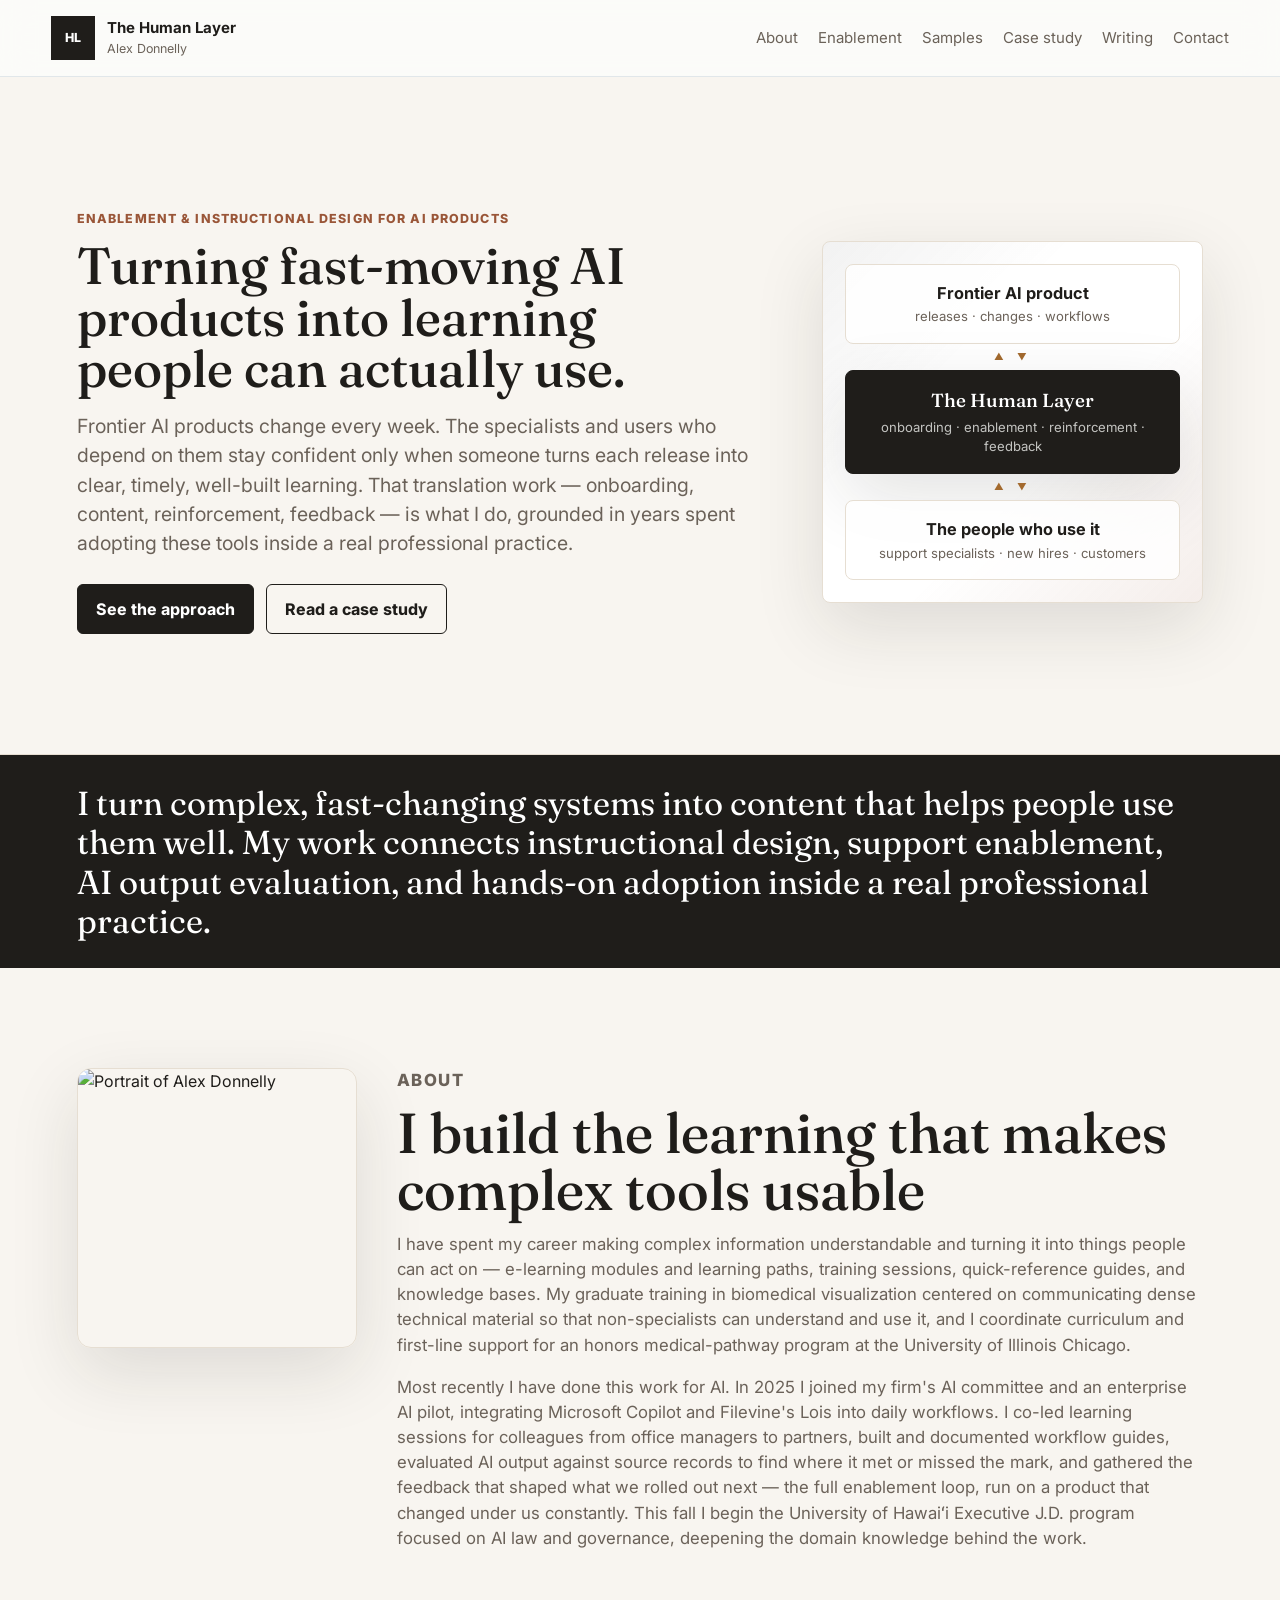
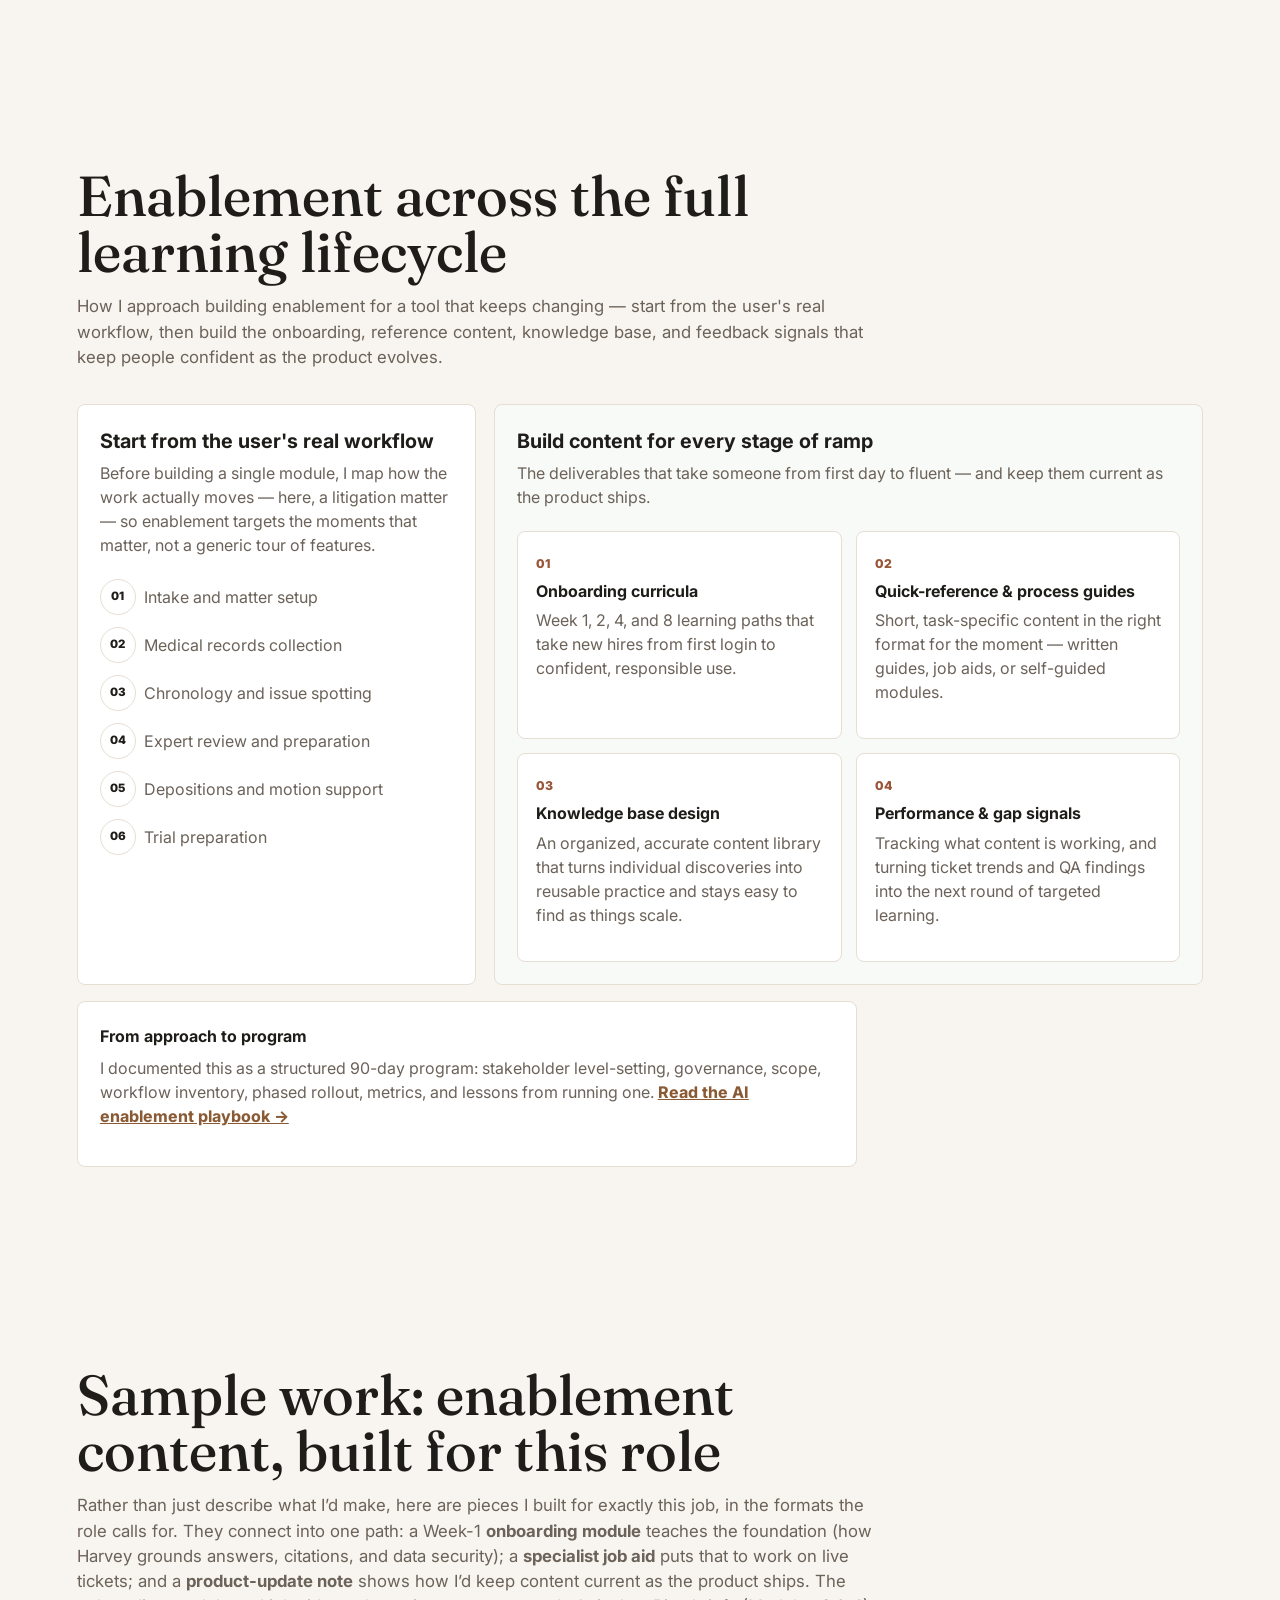
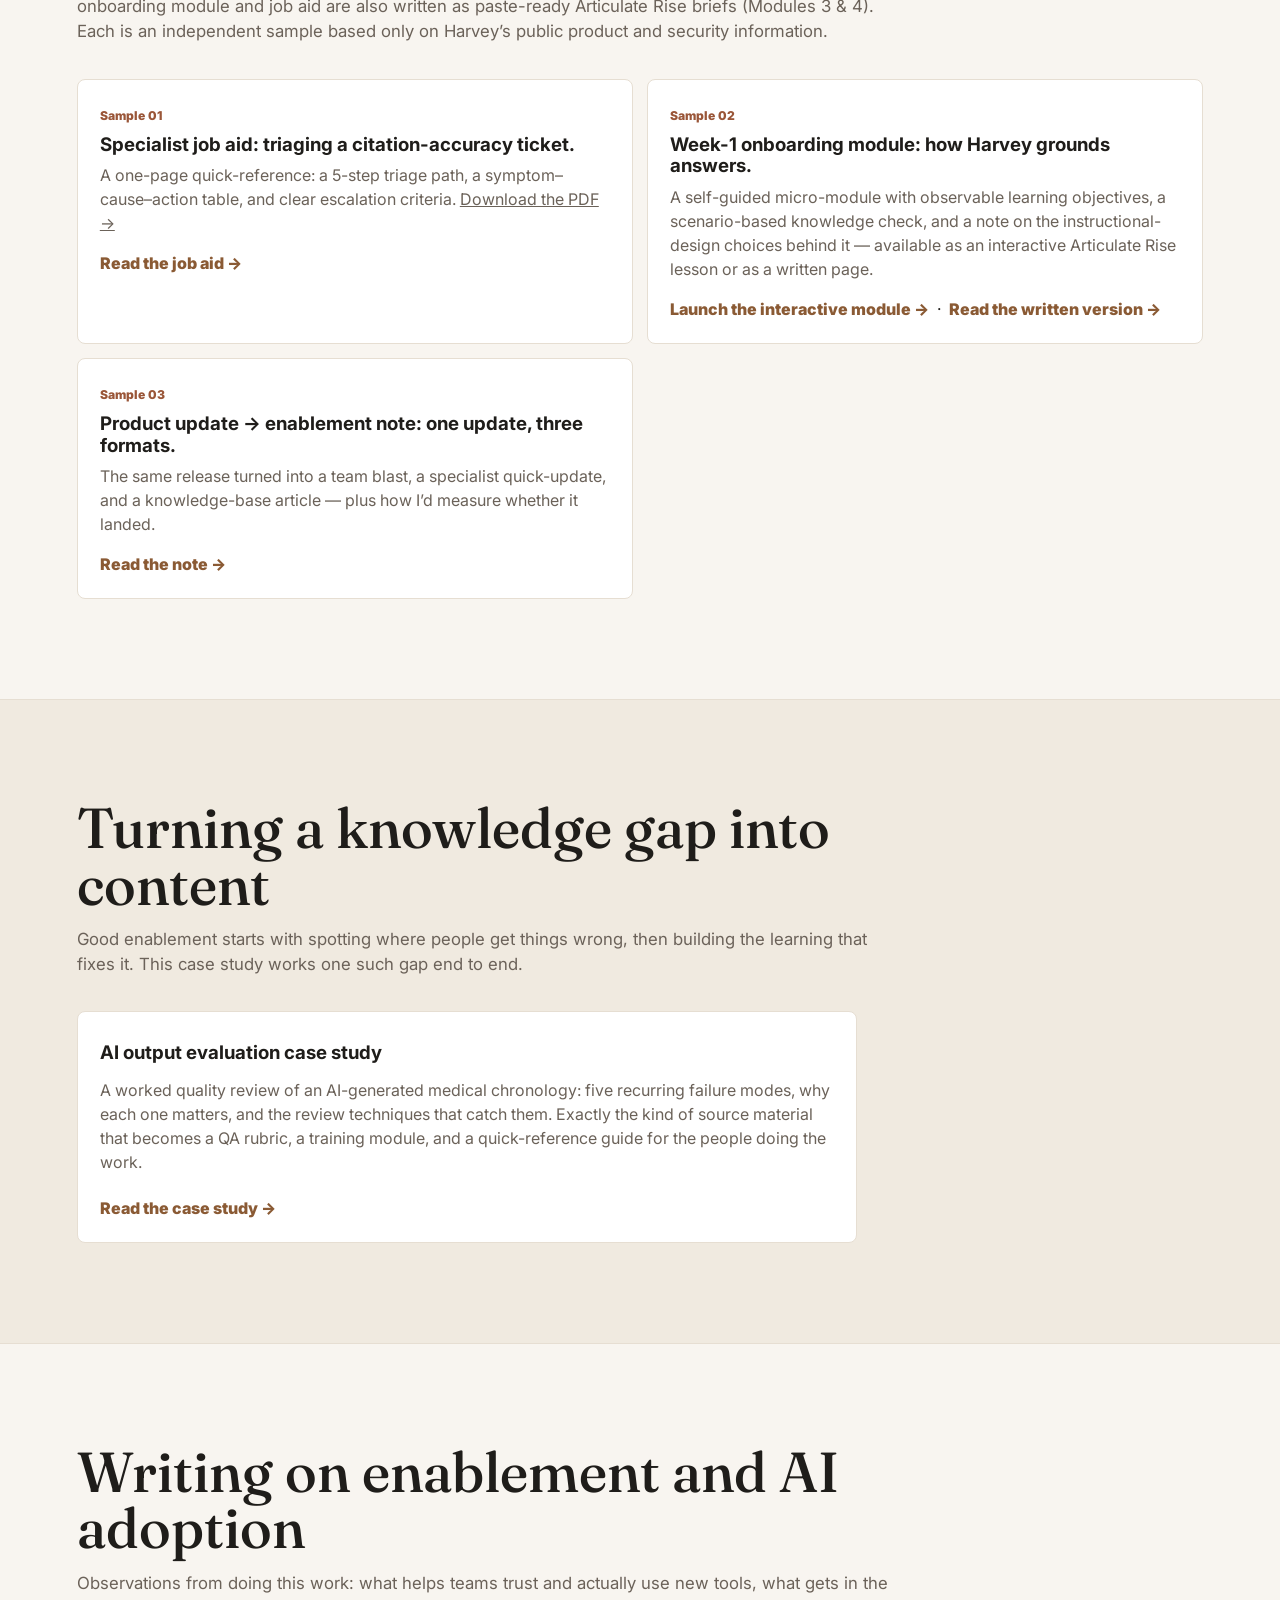
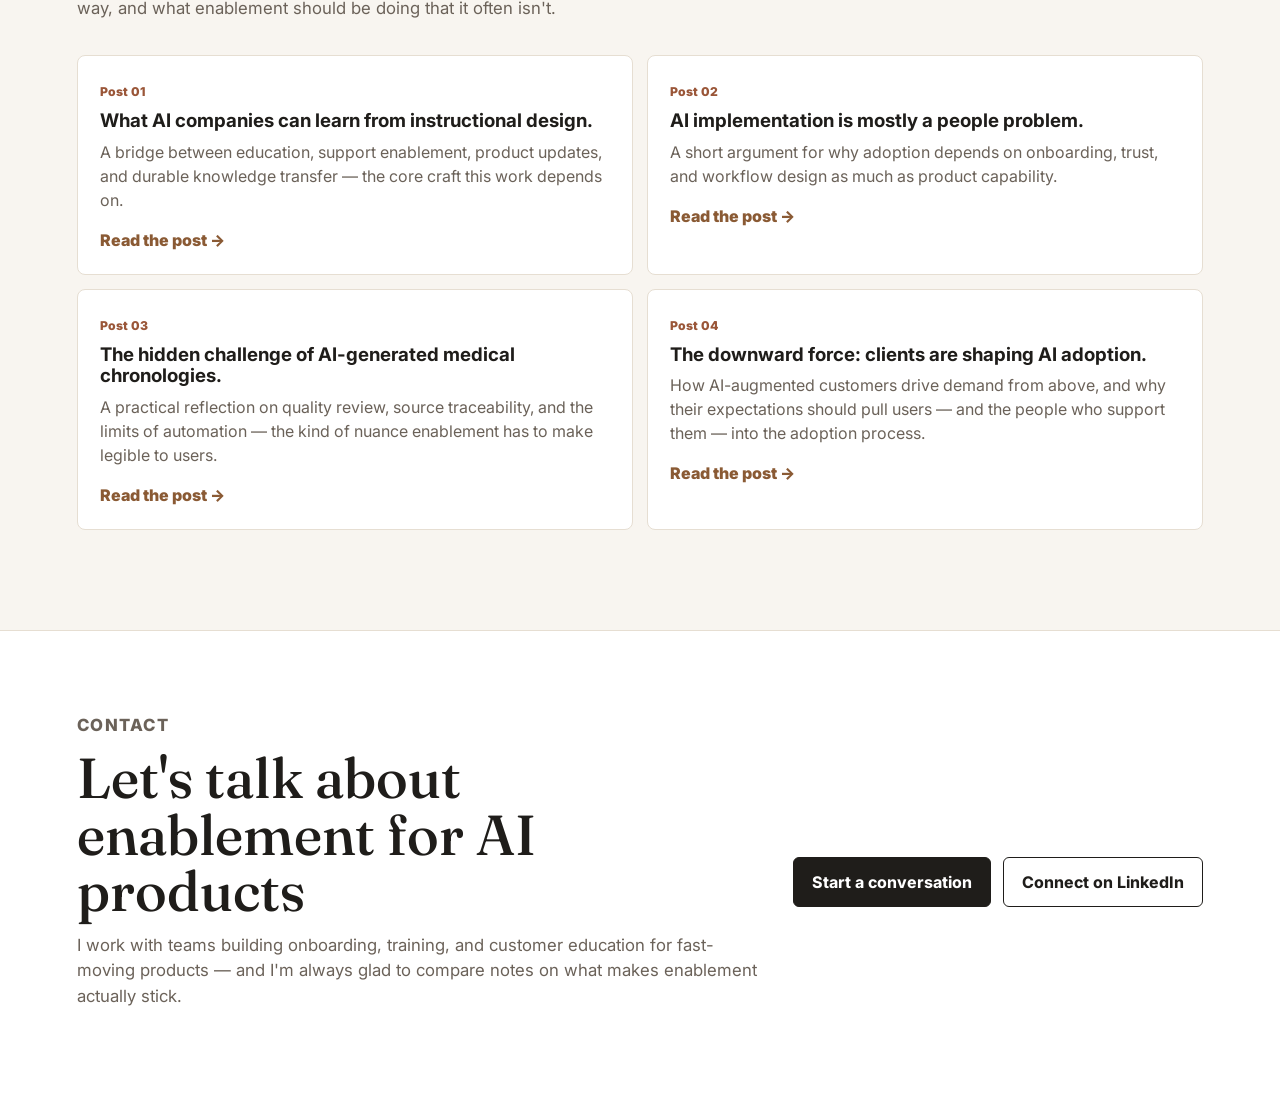
==== index.html @ 1ed0007a "Add files via upload" ====
<!doctype html>
<html lang="en">
  <head>
    <!-- Google tag (gtag.js) -->
    <script async src="https://www.googletagmanager.com/gtag/js?id=G-5SEJFHV82K"></script>
    <script>
      window.dataLayer = window.dataLayer || [];
      function gtag(){dataLayer.push(arguments);}
      gtag('js', new Date());
      gtag('config', 'G-5SEJFHV82K');
    </script>
    <meta charset="utf-8">
    <meta name="viewport" content="width=device-width, initial-scale=1">
    <title>The Human Layer | Alex Donnelly — Enablement &amp; Instructional Design</title>
    <meta
      name="description"
      content="Support enablement and instructional design for fast-moving AI products: onboarding, training content, knowledge bases, and AI output evaluation — grounded in real adoption work."
    >
    <link rel="icon" href="favicon.svg" type="image/svg+xml">
    <link rel="icon" href="favicon.png" sizes="48x48">
    <link rel="apple-touch-icon" href="apple-touch-icon.png">
    <link rel="preconnect" href="https://fonts.googleapis.com">
    <link rel="preconnect" href="https://fonts.gstatic.com" crossorigin>
    <link href="https://fonts.googleapis.com/css2?family=Fraunces:opsz,wght@9..144,400;9..144,500;9..144,600&family=Inter:wght@400;500;600;700;800&display=swap" rel="stylesheet">
    <link rel="stylesheet" href="styles.css">
  </head>
  <body>
    <header class="site-header">
      <a class="brand" href="#top" aria-label="The Human Layer home">
        <span class="brand-mark" aria-hidden="true">HL</span>
        <span>
          <strong>The Human Layer</strong>
          <small>Alex Donnelly</small>
        </span>
      </a>

      <nav class="nav" aria-label="Primary navigation">
        <a href="#about">About</a>
        <a href="#blueprint">Enablement</a>
        <a href="#samples">Samples</a>
        <a href="#workflows">Case study</a>
        <a href="#takeaways">Writing</a>
        <a href="#contact">Contact</a>
      </nav>
    </header>

    <main id="top">
      <section class="hero">
        <div class="hero-copy">
          <p class="eyebrow">Enablement &amp; instructional design for AI products</p>
          <h1>Turning fast-moving AI products into learning people can actually use.</h1>
          <p class="lede">
            Frontier AI products change every week. The specialists and users who depend on them stay
            confident only when someone turns each release into clear, timely, well-built learning. That
            translation work — onboarding, content, reinforcement, feedback — is what I do, grounded in
            years spent adopting these tools inside a real professional practice.
          </p>
          <div class="hero-actions" aria-label="Primary actions">
            <a class="button primary" href="#blueprint">See the approach</a>
            <a class="button secondary" href="#workflows">Read a case study</a>
          </div>
        </div>

        <aside class="systems-panel" aria-label="Diagram: AI products reach the people who use them through the human layer">
          <div class="stack">
            <div class="stack-layer">
              <strong>Frontier AI product</strong>
              <span>releases &middot; changes &middot; workflows</span>
            </div>
            <div class="stack-flow" aria-hidden="true">&#9650;&ensp;&#9660;</div>
            <div class="stack-layer human-layer">
              <strong>The Human Layer</strong>
              <span>onboarding &middot; enablement &middot; reinforcement &middot; feedback</span>
            </div>
            <div class="stack-flow" aria-hidden="true">&#9650;&ensp;&#9660;</div>
            <div class="stack-layer">
              <strong>The people who use it</strong>
              <span>support specialists &middot; new hires &middot; customers</span>
            </div>
          </div>
        </aside>
      </section>

      <section class="thesis-band" aria-label="Positioning statement">
        <p>
          I turn complex, fast-changing systems into content that helps people use them well. My work
          connects instructional design, support enablement, AI output evaluation, and hands-on adoption
          inside a real professional practice.
        </p>
      </section>

      <section id="about" class="section">
        <div class="about-layout">
          <img
            class="about-photo"
            src="headshot.jpg"
            alt="Portrait of Alex Donnelly"
            width="280"
            height="280"
            loading="lazy"
          >
          <div class="section-heading about-copy">
          <p class="eyebrow">About</p>
          <h2>I build the learning that makes complex tools usable</h2>
          <p>
            I have spent my career making complex information understandable and turning it into things
            people can act on — e-learning modules and learning paths, training sessions, quick-reference
            guides, and knowledge bases. My graduate training in biomedical visualization centered on
            communicating dense technical material so that non-specialists can understand and use it,
            and I coordinate curriculum and first-line support for an honors medical-pathway program at
            the University of Illinois Chicago.
          </p>
          <p>
            Most recently I have done this work for AI. In 2025 I joined my firm's AI committee and an
            enterprise AI pilot, integrating Microsoft Copilot and Filevine's Lois into daily workflows.
            I co-led learning sessions for colleagues from office managers to partners, built and
            documented workflow guides, evaluated AI output against source records to find where it met
            or missed the mark, and gathered the feedback that shaped what we rolled out next — the full
            enablement loop, run on a product that changed under us constantly. This fall I begin the
            University of Hawai&#x2bb;i Executive J.D. program focused on AI law and governance, deepening
            the domain knowledge behind the work.
          </p>
          </div>
        </div>
      </section>

      <section id="blueprint" class="section">
        <div class="section-heading">
          <h2>Enablement across the full learning lifecycle</h2>
          <p>
            How I approach building enablement for a tool that keeps changing — start from the user's
            real workflow, then build the onboarding, reference content, knowledge base, and feedback
            signals that keep people confident as the product evolves.
          </p>
        </div>

        <div class="blueprint-layout">
          <div class="blueprint-stage">
            <div class="stage-header">
              <h3>Start from the user's real workflow</h3>
              <p>Before building a single module, I map how the work actually moves — here, a litigation
              matter — so enablement targets the moments that matter, not a generic tour of features.</p>
            </div>
            <ol class="timeline">
              <li>Intake and matter setup</li>
              <li>Medical records collection</li>
              <li>Chronology and issue spotting</li>
              <li>Expert review and preparation</li>
              <li>Depositions and motion support</li>
              <li>Trial preparation</li>
            </ol>
          </div>

          <div class="blueprint-stage emphasized">
            <div class="stage-header">
              <h3>Build content for every stage of ramp</h3>
              <p>The deliverables that take someone from first day to fluent — and keep them current as
              the product ships.</p>
            </div>
            <div class="enablement-cards">
              <article>
                <span>01</span>
                <h4>Onboarding curricula</h4>
                <p>Week 1, 2, 4, and 8 learning paths that take new hires from first login to confident,
                responsible use.</p>
              </article>
              <article>
                <span>02</span>
                <h4>Quick-reference &amp; process guides</h4>
                <p>Short, task-specific content in the right format for the moment — written guides, job
                aids, or self-guided modules.</p>
              </article>
              <article>
                <span>03</span>
                <h4>Knowledge base design</h4>
                <p>An organized, accurate content library that turns individual discoveries into reusable
                practice and stays easy to find as things scale.</p>
              </article>
              <article>
                <span>04</span>
                <h4>Performance &amp; gap signals</h4>
                <p>Tracking what content is working, and turning ticket trends and QA findings into the
                next round of targeted learning.</p>
              </article>
            </div>
          </div>
        </div>

        <div class="project-preview blueprint-cta">
          <strong>From approach to program</strong>
          <p>
            I documented this as a structured 90-day program: stakeholder level-setting, governance,
            scope, workflow inventory, phased rollout, metrics, and lessons from running one.
            <a href="playbook.html">Read the AI enablement playbook &rarr;</a>
          </p>
        </div>
      </section>

      <section id="samples" class="section">
        <div class="section-heading">
          <h2>Sample work: enablement content, built for this role</h2>
          <p>
            Rather than just describe what I&rsquo;d make, here are pieces I built for exactly this job, in
            the formats the role calls for. They connect into one path: a Week-1 <strong>onboarding
            module</strong> teaches the foundation (how Harvey grounds answers, citations, and data
            security); a <strong>specialist job aid</strong> puts that to work on live tickets; and a
            <strong>product-update note</strong> shows how I&rsquo;d keep content current as the product
            ships. The onboarding module and job aid are also written as paste-ready Articulate Rise
            briefs (Modules 3 &amp; 4). Each is an independent sample based only on Harvey&rsquo;s public
            product and security information.
          </p>
        </div>

        <div class="writing-list">
          <article>
            <span>Sample 01</span>
            <h3><a href="support-job-aid.html">Specialist job aid: triaging a citation-accuracy ticket.</a></h3>
            <p>
              A one-page quick-reference: a 5-step triage path, a symptom&ndash;cause&ndash;action table,
              and clear escalation criteria. <a href="Specialist_Job_Aid_Citation_Accuracy.pdf">Download the PDF &rarr;</a>
            </p>
            <a class="text-button" href="support-job-aid.html">Read the job aid →</a>
          </article>
          <article>
            <span>Sample 02</span>
            <h3><a href="rise-module.html">Week-1 onboarding module: how Harvey grounds answers.</a></h3>
            <p>
              A self-guided micro-module with observable learning objectives, a scenario-based knowledge
              check, and a note on the instructional-design choices behind it &mdash; available as an
              interactive Articulate Rise lesson or as a written page.
            </p>
            <a class="text-button" href="rise-module.html">Launch the interactive module →</a>
            &nbsp;&middot;&nbsp;
            <a class="text-button" href="onboarding-module.html">Read the written version →</a>
          </article>
          <article>
            <span>Sample 03</span>
            <h3><a href="product-update-note.html">Product update &rarr; enablement note: one update, three formats.</a></h3>
            <p>
              The same release turned into a team blast, a specialist quick-update, and a knowledge-base
              article &mdash; plus how I&rsquo;d measure whether it landed.
            </p>
            <a class="text-button" href="product-update-note.html">Read the note →</a>
          </article>
        </div>
      </section>

      <section id="workflows" class="section muted">
        <div class="section-heading">
          <h2>Turning a knowledge gap into content</h2>
          <p>
            Good enablement starts with spotting where people get things wrong, then building the
            learning that fixes it. This case study works one such gap end to end.
          </p>
        </div>

        <div class="project-grid single">
          <article class="project-card">
            <h3>AI output evaluation case study</h3>
            <p>
              A worked quality review of an AI-generated medical chronology: five recurring failure
              modes, why each one matters, and the review techniques that catch them. Exactly the kind
              of source material that becomes a QA rubric, a training module, and a quick-reference
              guide for the people doing the work.
            </p>
            <a class="text-button" href="evaluation.html">Read the case study →</a>
          </article>
        </div>
      </section>

      <section id="takeaways" class="section">
        <div class="section-heading">
          <h2>Writing on enablement and AI adoption</h2>
          <p>
            Observations from doing this work: what helps teams trust and actually use new tools, what
            gets in the way, and what enablement should be doing that it often isn't.
          </p>
        </div>

        <div class="writing-list">
          <article>
            <span>Post 01</span>
            <h3><a href="instructional-design.html">What AI companies can learn from instructional design.</a></h3>
            <p>
              A bridge between education, support enablement, product updates, and durable knowledge
              transfer — the core craft this work depends on.
            </p>
            <a class="text-button" href="instructional-design.html">Read the post →</a>
          </article>
          <article>
            <span>Post 02</span>
            <h3><a href="people-problem.html">AI implementation is mostly a people problem.</a></h3>
            <p>
              A short argument for why adoption depends on onboarding, trust, and workflow design as much
              as product capability.
            </p>
            <a class="text-button" href="people-problem.html">Read the post →</a>
          </article>
          <article>
            <span>Post 03</span>
            <h3><a href="chronology-challenge.html">The hidden challenge of AI-generated medical chronologies.</a></h3>
            <p>
              A practical reflection on quality review, source traceability, and the limits of automation
              — the kind of nuance enablement has to make legible to users.
            </p>
            <a class="text-button" href="chronology-challenge.html">Read the post →</a>
          </article>
          <article>
            <span>Post 04</span>
            <h3><a href="downward-force.html">The downward force: clients are shaping AI adoption.</a></h3>
            <p>
              How AI-augmented customers drive demand from above, and why their expectations should pull
              users — and the people who support them — into the adoption process.
            </p>
            <a class="text-button" href="downward-force.html">Read the post →</a>
          </article>
        </div>
      </section>

      <section id="contact" class="contact-section">
        <div>
          <p class="eyebrow">Contact</p>
          <h2>Let's talk about enablement for AI products</h2>
          <p>
            I work with teams building onboarding, training, and customer education for fast-moving
            products — and I'm always glad to compare notes on what makes enablement actually stick.
          </p>
        </div>
        <div class="hero-actions">
          <a class="button primary" href="mailto:a.james.donnelly@gmail.com">Start a conversation</a>
          <a class="button secondary" href="https://www.linkedin.com/in/alexjdonnelly">Connect on LinkedIn</a>
        </div>
      </section>
    </main>

  </body>
</html>
---- styles.css ----
:root {
  color-scheme: light;
  --ink: #1f1d1a;
  --muted: #6b6259;
  --line: #e6ded2;
  --paper: #f8f5f0;
  --soft: #f0eae0;
  --blue: #8a5a34;
  --green: #5f6b4f;
  --gold: #a36a2e;
  --rust: #9a5638;
  --white: #ffffff;
  --shadow: 0 24px 70px rgba(31, 29, 26, 0.12);
}

* {
  box-sizing: border-box;
}

html {
  scroll-behavior: smooth;
}

body {
  margin: 0;
  background: var(--paper);
  color: var(--ink);
  font-family:
    Inter, ui-sans-serif, system-ui, -apple-system, BlinkMacSystemFont, "Segoe UI", sans-serif;
  line-height: 1.5;
}

a {
  color: inherit;
}

.site-header {
  position: sticky;
  top: 0;
  z-index: 10;
  display: flex;
  align-items: center;
  justify-content: space-between;
  gap: 24px;
  padding: 16px clamp(18px, 4vw, 56px);
  border-bottom: 1px solid rgba(217, 225, 229, 0.75);
  background: rgba(251, 252, 250, 0.91);
  backdrop-filter: blur(16px);
}

.brand {
  display: inline-flex;
  align-items: center;
  gap: 12px;
  min-width: 230px;
  text-decoration: none;
}

.brand-mark {
  display: grid;
  width: 44px;
  height: 44px;
  place-items: center;
  border: 1px solid var(--ink);
  background: var(--ink);
  color: var(--white);
  font-size: 0.78rem;
  font-weight: 800;
}

.brand strong,
.brand small {
  display: block;
}

.brand strong {
  font-size: 0.94rem;
}

.brand small {
  color: var(--muted);
  font-size: 0.78rem;
}

.nav {
  display: flex;
  flex-wrap: wrap;
  justify-content: flex-end;
  gap: 8px 20px;
  color: var(--muted);
  font-size: 0.94rem;
}

.nav a {
  text-decoration: none;
}

.nav a:hover {
  color: var(--ink);
}

.hero {
  display: grid;
  grid-template-columns: minmax(0, 1.25fr) minmax(300px, 0.7fr);
  gap: clamp(28px, 5vw, 64px);
  align-items: center;
  min-height: calc(84svh - 78px);
  padding: clamp(30px, 4vw, 52px) clamp(18px, 6vw, 80px) clamp(22px, 3vw, 38px);
  border-bottom: 1px solid var(--line);
}

.eyebrow {
  margin: 0 0 12px;
  color: var(--rust);
  font-size: 0.78rem;
  font-weight: 800;
  letter-spacing: 0.09em;
  text-transform: uppercase;
}

h1,
h2,
h3,
h4,
p {
  margin-top: 0;
}

h1 {
  max-width: 910px;
  margin-bottom: 18px;
  font-family: "Fraunces", Georgia, "Times New Roman", serif;
  font-size: clamp(2.7rem, 4vw, 4.35rem);
  font-weight: 500;
  letter-spacing: 0;
  line-height: 1;
}

.lede {
  max-width: 760px;
  color: var(--muted);
  font-size: clamp(1.04rem, 1.55vw, 1.22rem);
}

.hero-actions {
  display: flex;
  flex-wrap: wrap;
  gap: 12px;
  margin-top: 26px;
}

.button {
  display: inline-flex;
  align-items: center;
  justify-content: center;
  min-height: 44px;
  padding: 12px 18px;
  border: 1px solid var(--ink);
  border-radius: 6px;
  font-weight: 750;
  text-decoration: none;
}

.button.primary {
  background: var(--ink);
  color: var(--white);
}

.button.secondary {
  background: transparent;
}

.systems-panel {
  border: 1px solid var(--line);
  border-radius: 8px;
  background:
    linear-gradient(135deg, rgba(31, 29, 26, 0.06), transparent 34%),
    linear-gradient(315deg, rgba(154, 86, 56, 0.10), transparent 40%),
    var(--white);
  box-shadow: var(--shadow);
  overflow: hidden;
}

.panel-head,
.legend {
  display: flex;
  align-items: center;
  justify-content: space-between;
  gap: 16px;
  padding: 16px;
  color: var(--muted);
  font-size: 0.84rem;
}

.panel-head {
  border-bottom: 1px solid var(--line);
}

.status-dot {
  color: var(--green);
  font-weight: 800;
}

.workflow-grid {
  display: grid;
  grid-template-columns: repeat(2, minmax(0, 1fr));
  gap: 12px;
  padding: 18px;
}

.workflow-node {
  position: relative;
  display: grid;
  min-height: 76px;
  place-items: center;
  border: 1px solid var(--line);
  border-radius: 8px;
  background: rgba(255, 255, 255, 0.82);
  font-weight: 800;
}

.workflow-node::after {
  content: "";
  position: absolute;
  right: -7px;
  bottom: -7px;
  width: 18px;
  height: 18px;
  border-radius: 50%;
  background: var(--blue);
}

.workflow-node.human::after {
  background: var(--gold);
}

.legend {
  border-top: 1px solid var(--line);
}

.legend span {
  display: inline-flex;
  align-items: center;
  gap: 8px;
}

.legend i {
  width: 10px;
  height: 10px;
  border-radius: 50%;
}

.human-key {
  background: var(--gold);
}

.ai-key {
  background: var(--blue);
}

.thesis-band {
  padding: 28px clamp(18px, 6vw, 80px);
  background: var(--ink);
  color: var(--white);
}

.thesis-band p {
  max-width: 1180px;
  margin: 0 auto;
  font-family: "Fraunces", Georgia, "Times New Roman", serif;
  font-size: clamp(1.35rem, 2.6vw, 2.35rem);
  line-height: 1.18;
}

.section {
  padding: clamp(58px, 8vw, 100px) clamp(18px, 6vw, 80px);
}

.section.muted {
  background: var(--soft);
  border-block: 1px solid var(--line);
}

.section-heading {
  max-width: 820px;
  margin-bottom: 34px;
}

.section-heading h2,
.contact-section h2 {
  margin-bottom: 14px;
  font-family: "Fraunces", Georgia, "Times New Roman", serif;
  font-size: clamp(2rem, 4.4vw, 4.2rem);
  font-weight: 500;
  line-height: 1;
}

.section-heading p,
.contact-section p {
  color: var(--muted);
  font-size: 1.05rem;
}

.blueprint-layout {
  display: grid;
  grid-template-columns: minmax(280px, 0.72fr) minmax(0, 1.28fr);
  gap: 18px;
}

.blueprint-stage,
.project-card,
.project-preview,
.writing-list article {
  border: 1px solid var(--line);
  border-radius: 8px;
  background: var(--white);
}

.blueprint-stage {
  padding: 22px;
}

.blueprint-stage.emphasized {
  background: #f8faf7;
}

.stage-header {
  margin-bottom: 22px;
}

.stage-header h3 {
  margin-bottom: 4px;
  font-size: 1.24rem;
}

.stage-header p {
  color: var(--muted);
}

.timeline {
  display: grid;
  gap: 12px;
  margin: 0;
  padding: 0;
  list-style: none;
  counter-reset: workflow;
}

.timeline li {
  counter-increment: workflow;
  display: grid;
  grid-template-columns: 34px 1fr;
  gap: 10px;
  align-items: center;
  color: var(--muted);
}

.timeline li::before {
  content: counter(workflow, decimal-leading-zero);
  display: grid;
  width: 34px;
  height: 34px;
  place-items: center;
  border: 1px solid var(--line);
  border-radius: 50%;
  color: var(--ink);
  font-size: 0.72rem;
  font-weight: 850;
}

.enablement-cards,
.project-grid,
.writing-list {
  display: grid;
  grid-template-columns: repeat(2, minmax(0, 1fr));
  gap: 14px;
}

.enablement-cards article {
  min-height: 170px;
  padding: 18px;
  border: 1px solid var(--line);
  border-radius: 8px;
  background: var(--white);
}

.enablement-cards span,
.writing-list span {
  color: var(--rust);
  font-size: 0.76rem;
  font-weight: 850;
}

.enablement-cards h4,
.writing-list h3,
.project-card h3 {
  margin: 8px 0 8px;
  line-height: 1.16;
}

.enablement-cards p,
.writing-list p,
.project-card p,
.project-preview p {
  color: var(--muted);
}

.project-grid {
  grid-template-columns: repeat(3, minmax(0, 1fr));
}

.project-card {
  display: flex;
  min-height: 250px;
  flex-direction: column;
  padding: 22px;
}

.text-button {
  align-self: flex-start;
  margin-top: auto;
  padding: 0;
  border: 0;
  background: none;
  color: var(--blue);
  cursor: pointer;
  font: inherit;
  font-weight: 850;
}

.text-button:hover {
  text-decoration: underline;
}

.project-preview {
  margin-top: 16px;
  padding: 22px;
}

.project-preview strong {
  display: block;
  margin-bottom: 8px;
}

.writing-list article {
  padding: 22px;
}

.writing-list {
  grid-template-columns: repeat(2, minmax(0, 1fr));
}

.contact-section {
  display: grid;
  grid-template-columns: minmax(0, 1fr) auto;
  gap: 24px;
  align-items: center;
  padding: clamp(48px, 7vw, 82px) clamp(18px, 6vw, 80px);
  background: var(--white);
  border-top: 1px solid var(--line);
}

.contact-section > div {
  max-width: 850px;
}

@media (max-width: 920px) {
  .site-header,
  .contact-section {
    align-items: flex-start;
    flex-direction: column;
  }

  .hero,
  .blueprint-layout,
  .project-grid,
  .writing-list {
    grid-template-columns: 1fr;
  }

  .hero {
    min-height: auto;
  }

  .contact-section {
    display: flex;
  }
}

@media (max-width: 620px) {
  .site-header {
    position: static;
  }

  .brand {
    min-width: 0;
  }

  .nav {
    justify-content: flex-start;
  }

  .enablement-cards {
    grid-template-columns: 1fr;
  }

  .systems-panel {
    display: none;
  }

  .hero {
    padding-top: 32px;
    padding-bottom: 28px;
  }

  h1 {
    font-size: clamp(2.35rem, 11vw, 3rem);
    line-height: 1.03;
  }

  .panel-head,
  .legend {
    align-items: flex-start;
    flex-direction: column;
  }
}

.about-layout {
  display: grid;
  grid-template-columns: 280px 1fr;
  gap: 2.5rem;
  align-items: start;
}

.about-photo {
  width: 100%;
  height: auto;
  border-radius: 14px;
  box-shadow: var(--shadow);
  border: 1px solid var(--line);
}

.about-copy {
  margin: 0;
}

@media (max-width: 920px) {
  .about-layout {
    grid-template-columns: 1fr;
  }

  .about-photo {
    max-width: 240px;
  }
}

/* ===== Evaluation case study ===== */
.records-list,
.findings-list {
  display: grid;
  gap: 14px;
  max-width: 880px;
}

.record {
  padding: 16px 20px;
  border: 1px solid var(--line);
  border-radius: 8px;
  background: var(--white);
}

.record header {
  display: flex;
  align-items: baseline;
  gap: 10px;
  margin-bottom: 6px;
  color: var(--muted);
  font-size: 0.85rem;
  font-weight: 700;
}

.record-id {
  display: inline-grid;
  min-width: 34px;
  padding: 2px 6px;
  place-items: center;
  border-radius: 6px;
  background: var(--ink);
  color: var(--white);
  font-size: 0.74rem;
  font-weight: 850;
}

.record p {
  margin: 0;
  font-family: "Fraunces", Georgia, "Times New Roman", serif;
  font-size: 0.98rem;
}

.ai-chronology {
  display: grid;
  gap: 12px;
  max-width: 880px;
  margin: 0;
  padding: 0;
  list-style: none;
}

.ai-chronology li {
  position: relative;
  padding: 14px 18px;
  border: 1px solid var(--rust);
  border-left-width: 5px;
  border-radius: 8px;
  background: #fdf6f3;
}

.ai-chronology li.ok {
  border-color: var(--line);
  border-left-color: var(--green);
  background: var(--white);
}

.chrono-date {
  color: var(--muted);
  font-size: 0.8rem;
  font-weight: 850;
  letter-spacing: 0.04em;
  text-transform: uppercase;
}

.ai-chronology .flag {
  position: absolute;
  top: 12px;
  right: 14px;
  color: var(--rust);
  font-size: 0.8rem;
  font-weight: 850;
}

.ai-chronology p {
  margin: 6px 0 0;
}

.finding {
  padding: 20px 22px;
  border: 1px solid var(--line);
  border-radius: 8px;
  background: var(--white);
}

.finding h3 {
  display: flex;
  align-items: center;
  gap: 10px;
  margin-bottom: 10px;
}

.finding h3 span {
  display: inline-grid;
  min-width: 36px;
  padding: 3px 8px;
  place-items: center;
  border-radius: 6px;
  background: var(--rust);
  color: var(--white);
  font-size: 0.78rem;
  font-weight: 850;
}

.finding .vs {
  padding: 10px 14px;
  border-left: 3px solid var(--line);
  background: var(--soft);
  border-radius: 0 6px 6px 0;
  font-size: 0.95rem;
}

.finding .catch {
  margin-bottom: 0;
  color: var(--blue);
}

.rubric {
  width: 100%;
  max-width: 880px;
  border-collapse: collapse;
  background: var(--white);
}

.rubric th,
.rubric td {
  padding: 12px 14px;
  border: 1px solid var(--line);
  text-align: left;
}

.rubric th {
  background: var(--soft);
  font-size: 0.85rem;
  letter-spacing: 0.04em;
  text-transform: uppercase;
}

.rubric td:last-child {
  font-weight: 850;
  white-space: nowrap;
}

a.text-button {
  text-decoration: none;
}

a.text-button:hover {
  text-decoration: underline;
}

.post-body {
  max-width: 740px;
}

.post-body p {
  margin-bottom: 1.2em;
  font-size: 1.05rem;
  line-height: 1.65;
}

.writing-list h3 a {
  text-decoration: none;
}

.writing-list h3 a:hover {
  text-decoration: underline;
}

/* Hero stack diagram: The Human Layer */
.stack {
  display: grid;
  gap: 6px;
  padding: 22px;
}

.stack-layer {
  display: grid;
  gap: 2px;
  padding: 16px 18px;
  border: 1px solid var(--line);
  border-radius: 8px;
  background: rgba(255, 255, 255, 0.85);
  text-align: center;
}

.stack-layer strong {
  font-size: 1.02rem;
}

.stack-layer span {
  color: var(--muted);
  font-size: 0.82rem;
}

.stack-layer.human-layer {
  border-color: var(--ink);
  background: var(--ink);
  box-shadow: var(--shadow);
}

.stack-layer.human-layer strong {
  color: var(--white);
  font-family: "Fraunces", Georgia, "Times New Roman", serif;
  font-size: 1.18rem;
  font-weight: 500;
}

.stack-layer.human-layer span {
  color: rgba(251, 252, 250, 0.75);
}

.stack-flow {
  color: var(--gold);
  font-size: 0.6rem;
  letter-spacing: 0.4em;
  text-align: center;
}

.project-grid.single {
  grid-template-columns: 1fr;
  max-width: 780px;
}

.project-grid.single .project-card {
  min-height: 0;
  gap: 6px;
}

.blueprint-cta {
  max-width: 780px;
}

.blueprint-cta a {
  color: var(--blue);
  font-weight: 750;
}

/* Workflow inventory table: balance column widths */
.rubric.inventory {
  table-layout: fixed;
}

.rubric.inventory th:nth-child(1) { width: 16%; }
.rubric.inventory th:nth-child(2) { width: 32%; }
.rubric.inventory th:nth-child(3) { width: 27%; }
.rubric.inventory th:nth-child(4) { width: 25%; }

.rubric.inventory td:last-child {
  font-weight: 400;
  white-space: normal;
}
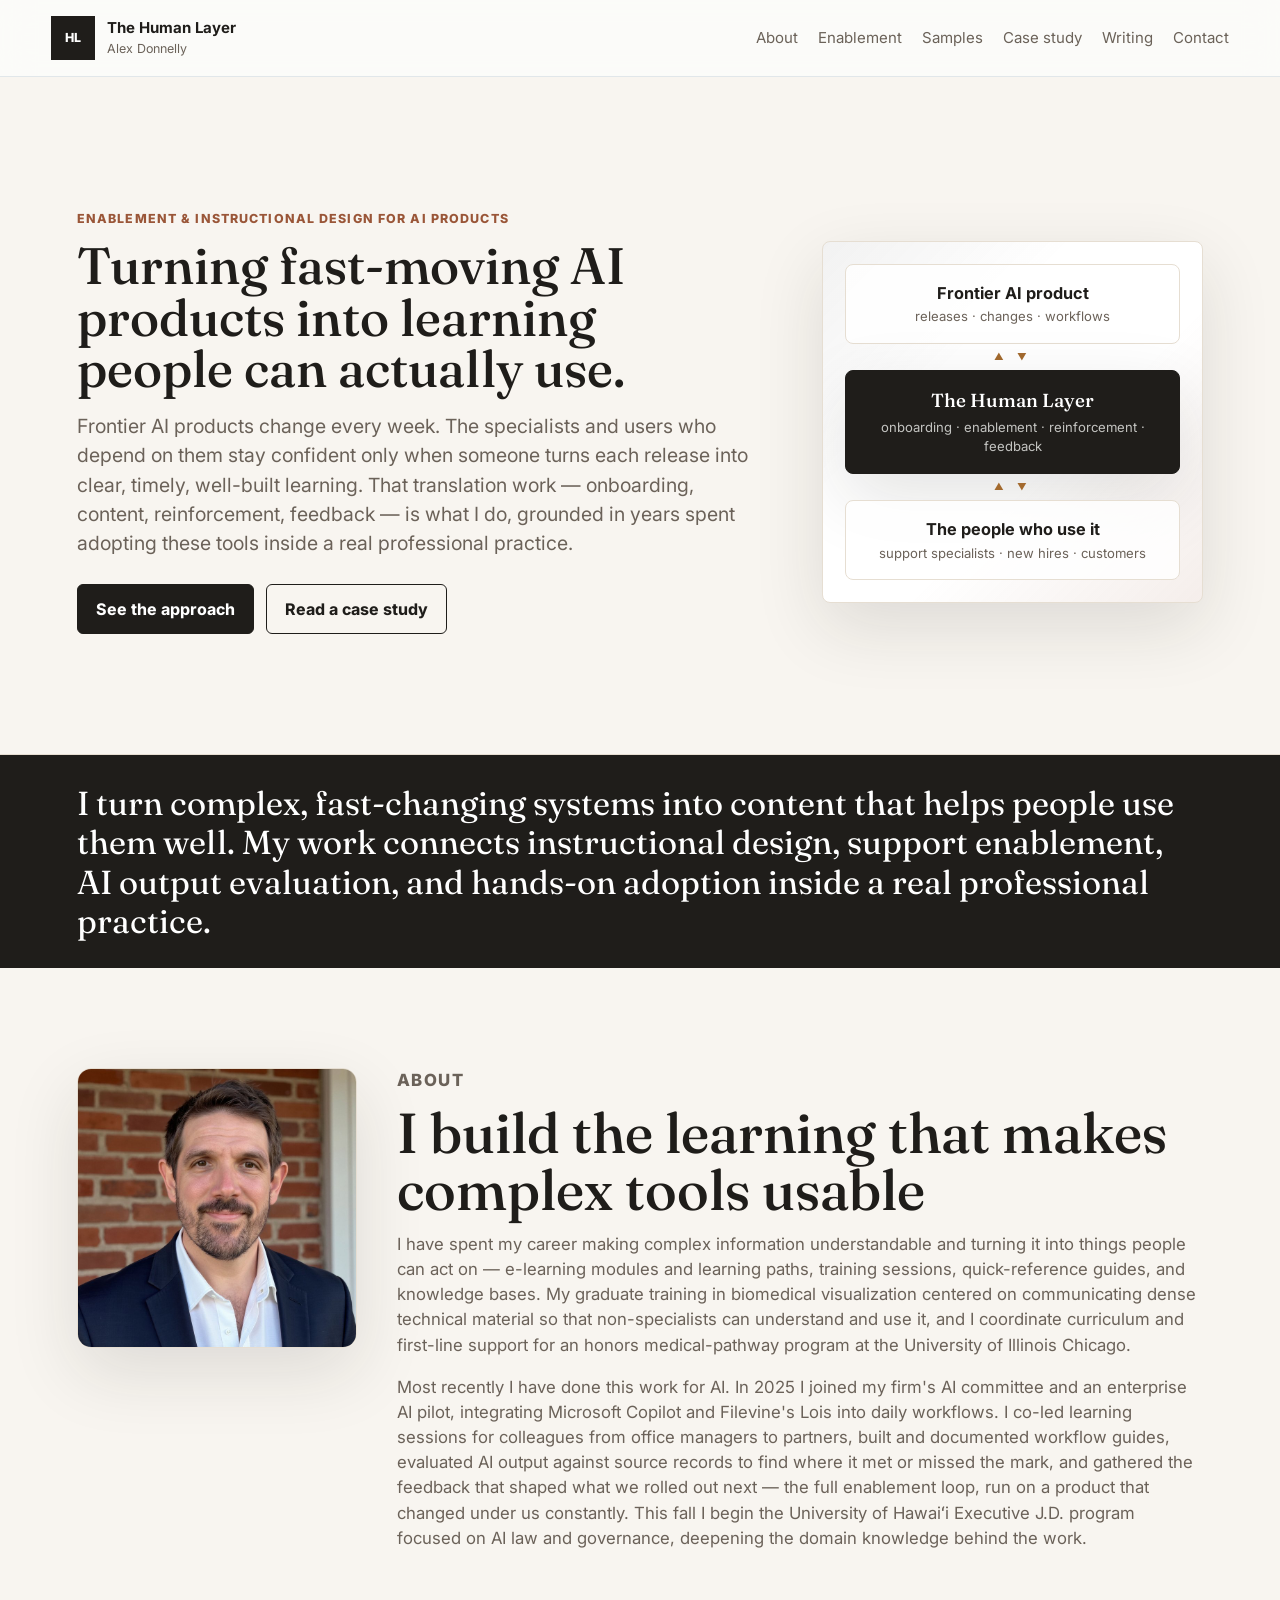
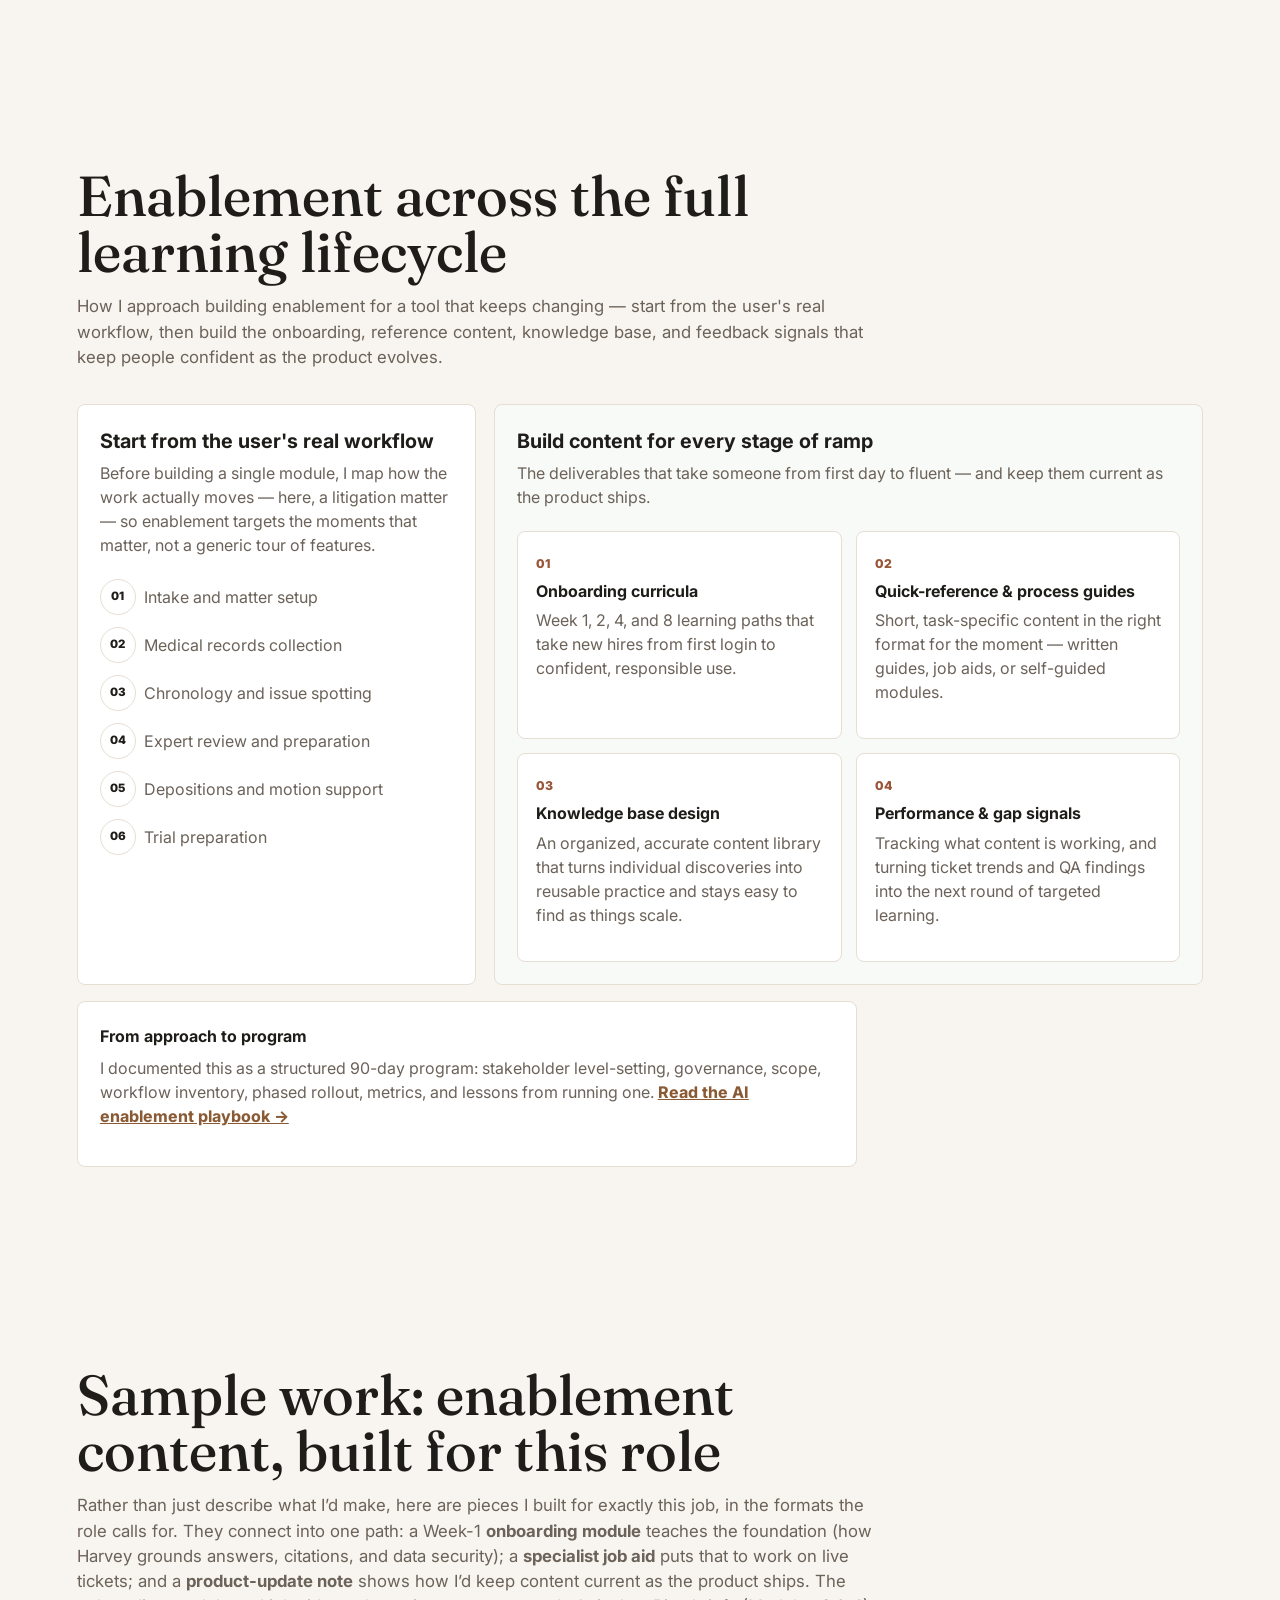
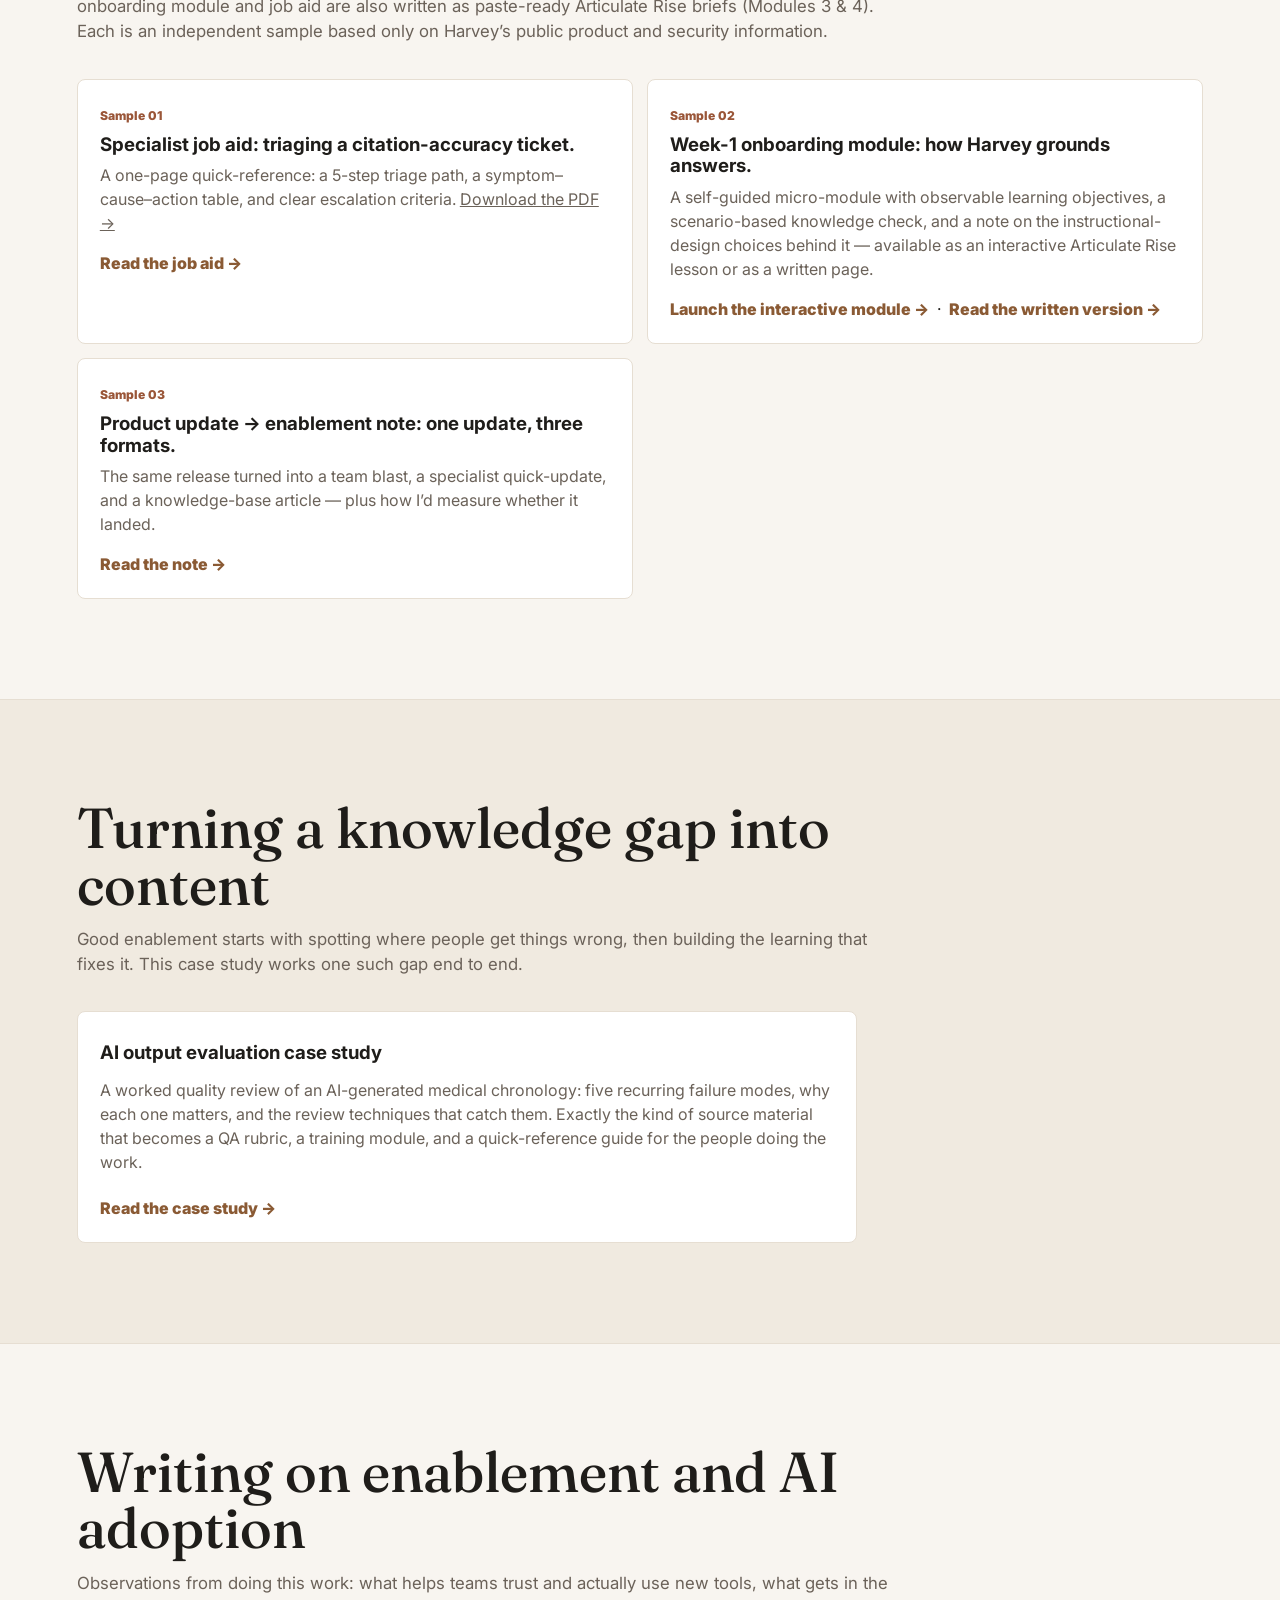
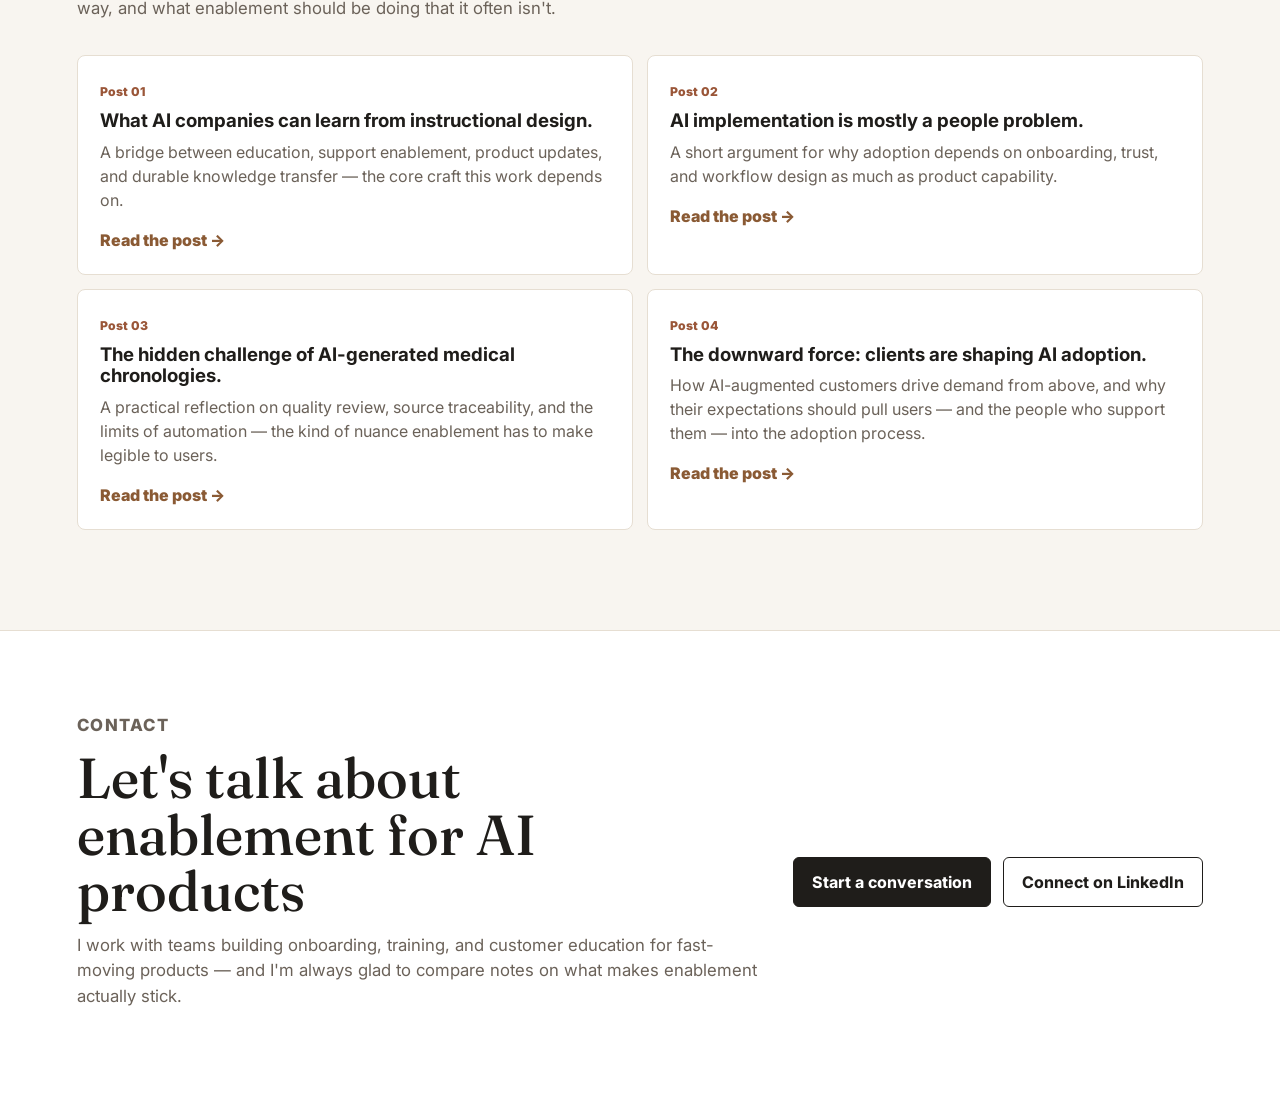
==== commit cb5ef089: "Add files via upload" ====
--- a/index.html
+++ b/index.html
@@ -22,7 +22,7 @@
     <link rel="preconnect" href="https://fonts.googleapis.com">
     <link rel="preconnect" href="https://fonts.gstatic.com" crossorigin>
     <link href="https://fonts.googleapis.com/css2?family=Fraunces:opsz,wght@9..144,400;9..144,500;9..144,600&family=Inter:wght@400;500;600;700;800&display=swap" rel="stylesheet">
-    <link rel="stylesheet" href="styles.css">
+    <link rel="stylesheet" href="styles.css?v=2">
   </head>
   <body>
     <header class="site-header">
--- a/styles.css
+++ b/styles.css
@@ -816,3 +816,62 @@
   font-weight: 400;
   white-space: normal;
 }
+
+/* Triage job-aid table: balanced 3-column layout */
+.rubric.triage {
+  table-layout: fixed;
+}
+
+.rubric.triage th,
+.rubric.triage td {
+  vertical-align: top;
+  word-wrap: break-word;
+  overflow-wrap: break-word;
+}
+
+.rubric.triage th:nth-child(1) { width: 32%; }
+.rubric.triage th:nth-child(2) { width: 30%; }
+.rubric.triage th:nth-child(3) { width: 38%; }
+
+.rubric.triage td:last-child {
+  font-weight: 400;
+  white-space: normal;
+}
+
+/* Product-update format-map table: balanced 4-column layout */
+.rubric.formats {
+  table-layout: fixed;
+}
+
+.rubric.formats th,
+.rubric.formats td {
+  vertical-align: top;
+  word-wrap: break-word;
+  overflow-wrap: break-word;
+}
+
+.rubric.formats th:nth-child(1) { width: 18%; }
+.rubric.formats th:nth-child(2) { width: 18%; }
+.rubric.formats th:nth-child(3) { width: 20%; }
+.rubric.formats th:nth-child(4) { width: 44%; }
+
+.rubric.formats td:last-child {
+  font-weight: 400;
+  white-space: normal;
+}
+
+/* Two-column meta table (label / value) */
+.rubric.meta {
+  table-layout: fixed;
+}
+
+.rubric.meta td {
+  vertical-align: top;
+}
+
+.rubric.meta td:nth-child(1) { width: 22%; }
+
+.rubric.meta td:last-child {
+  font-weight: 400;
+  white-space: normal;
+}
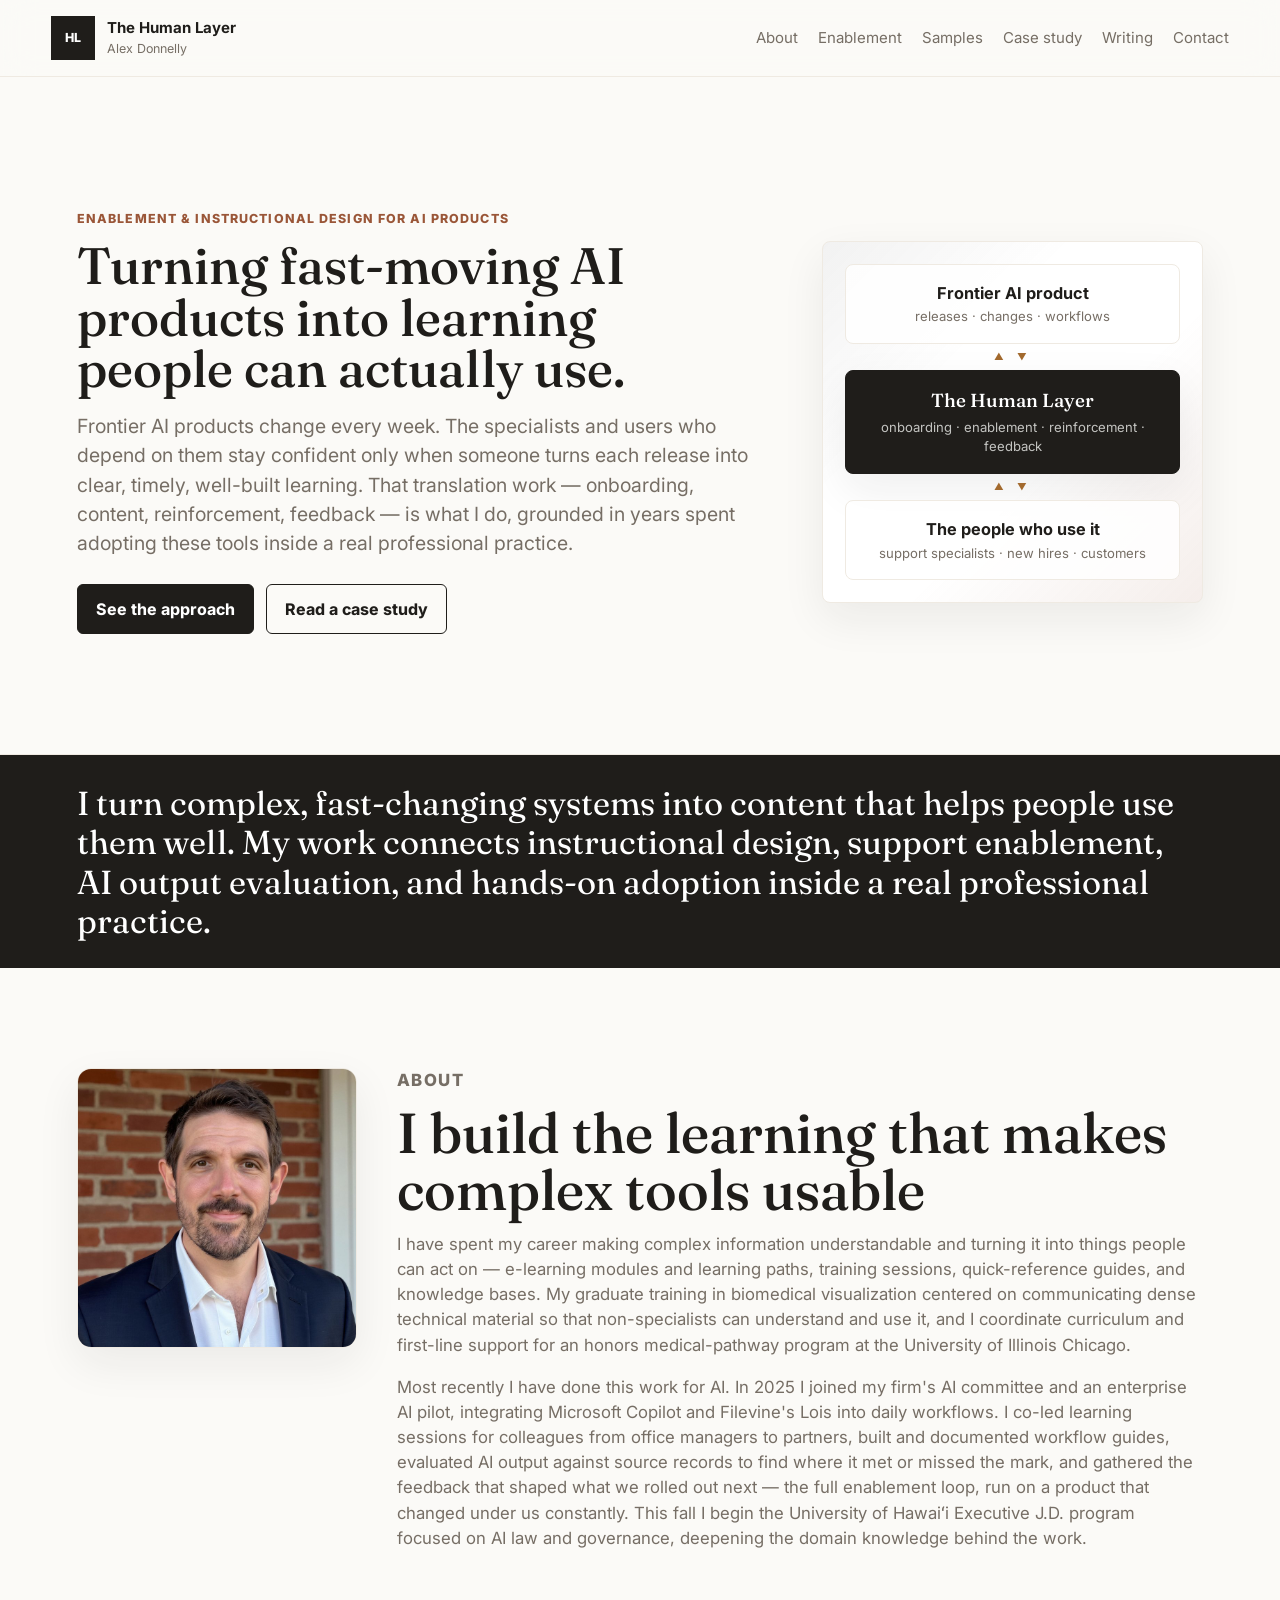
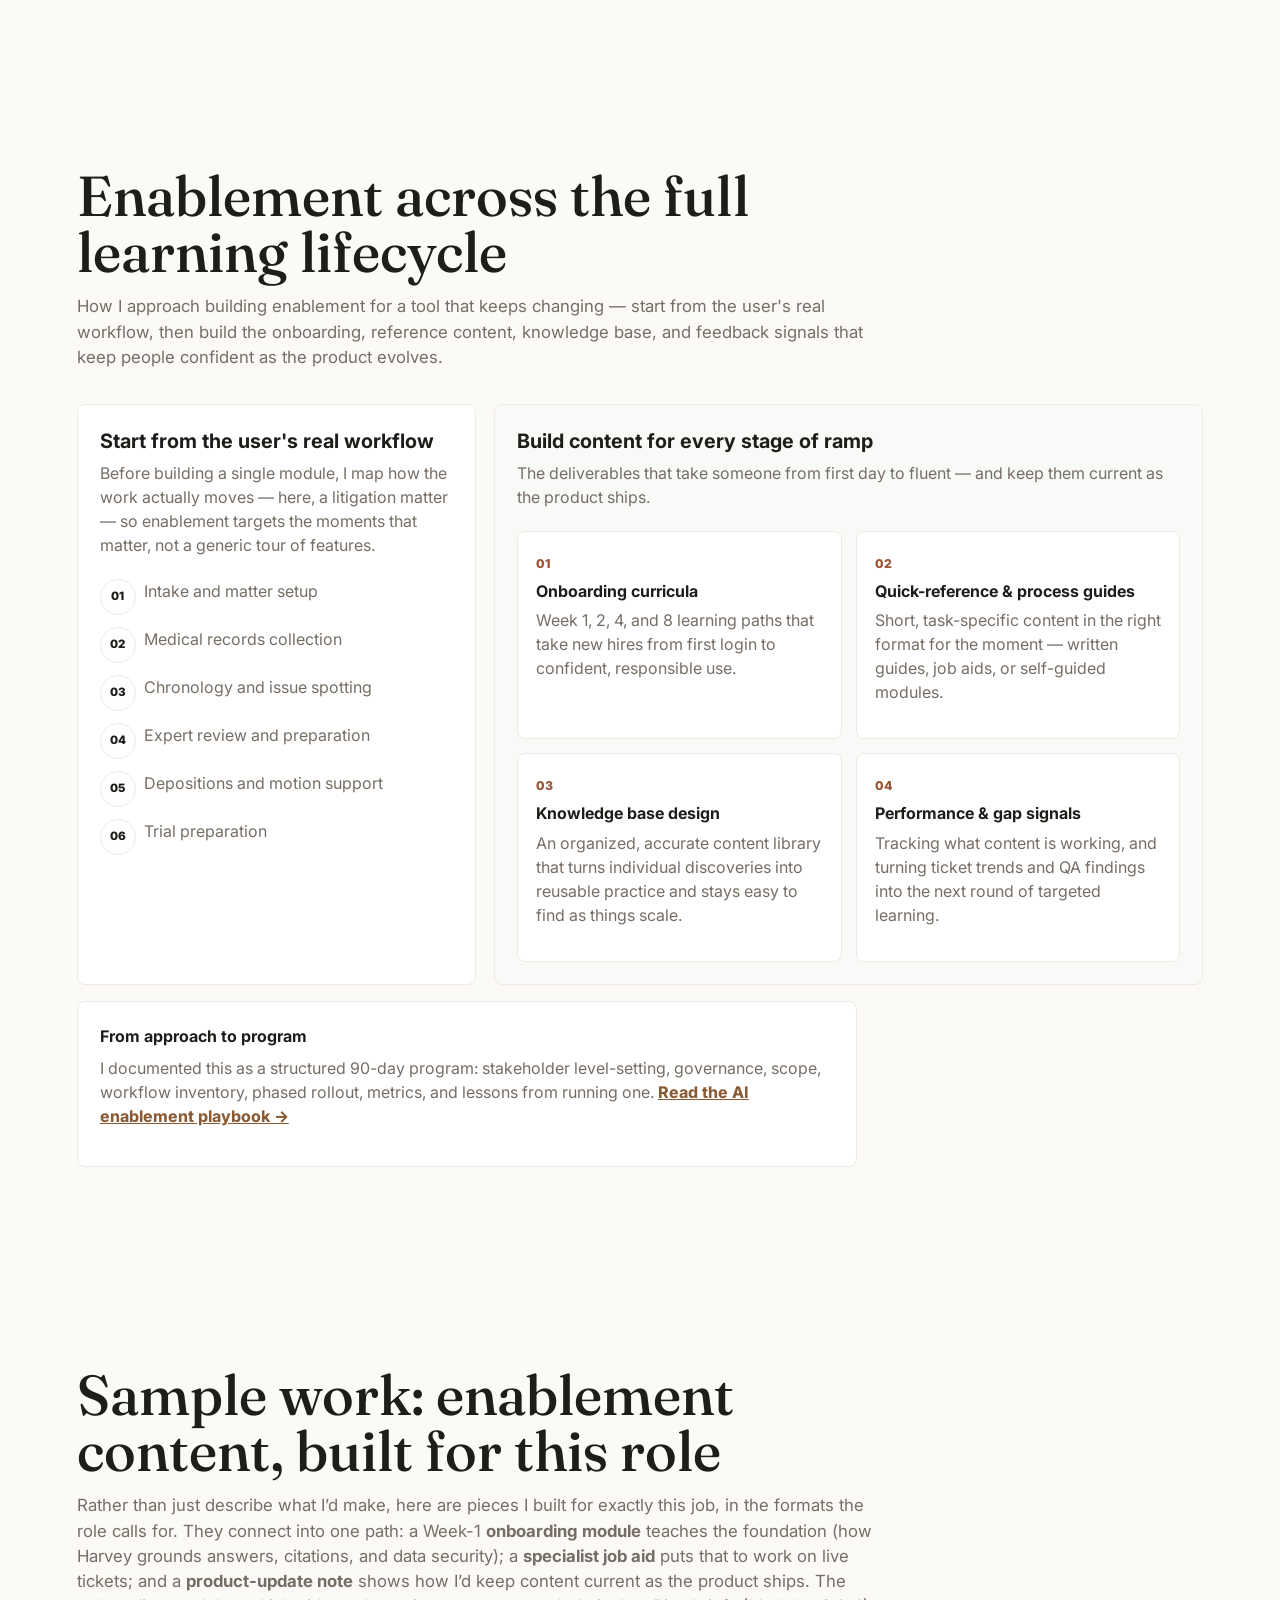
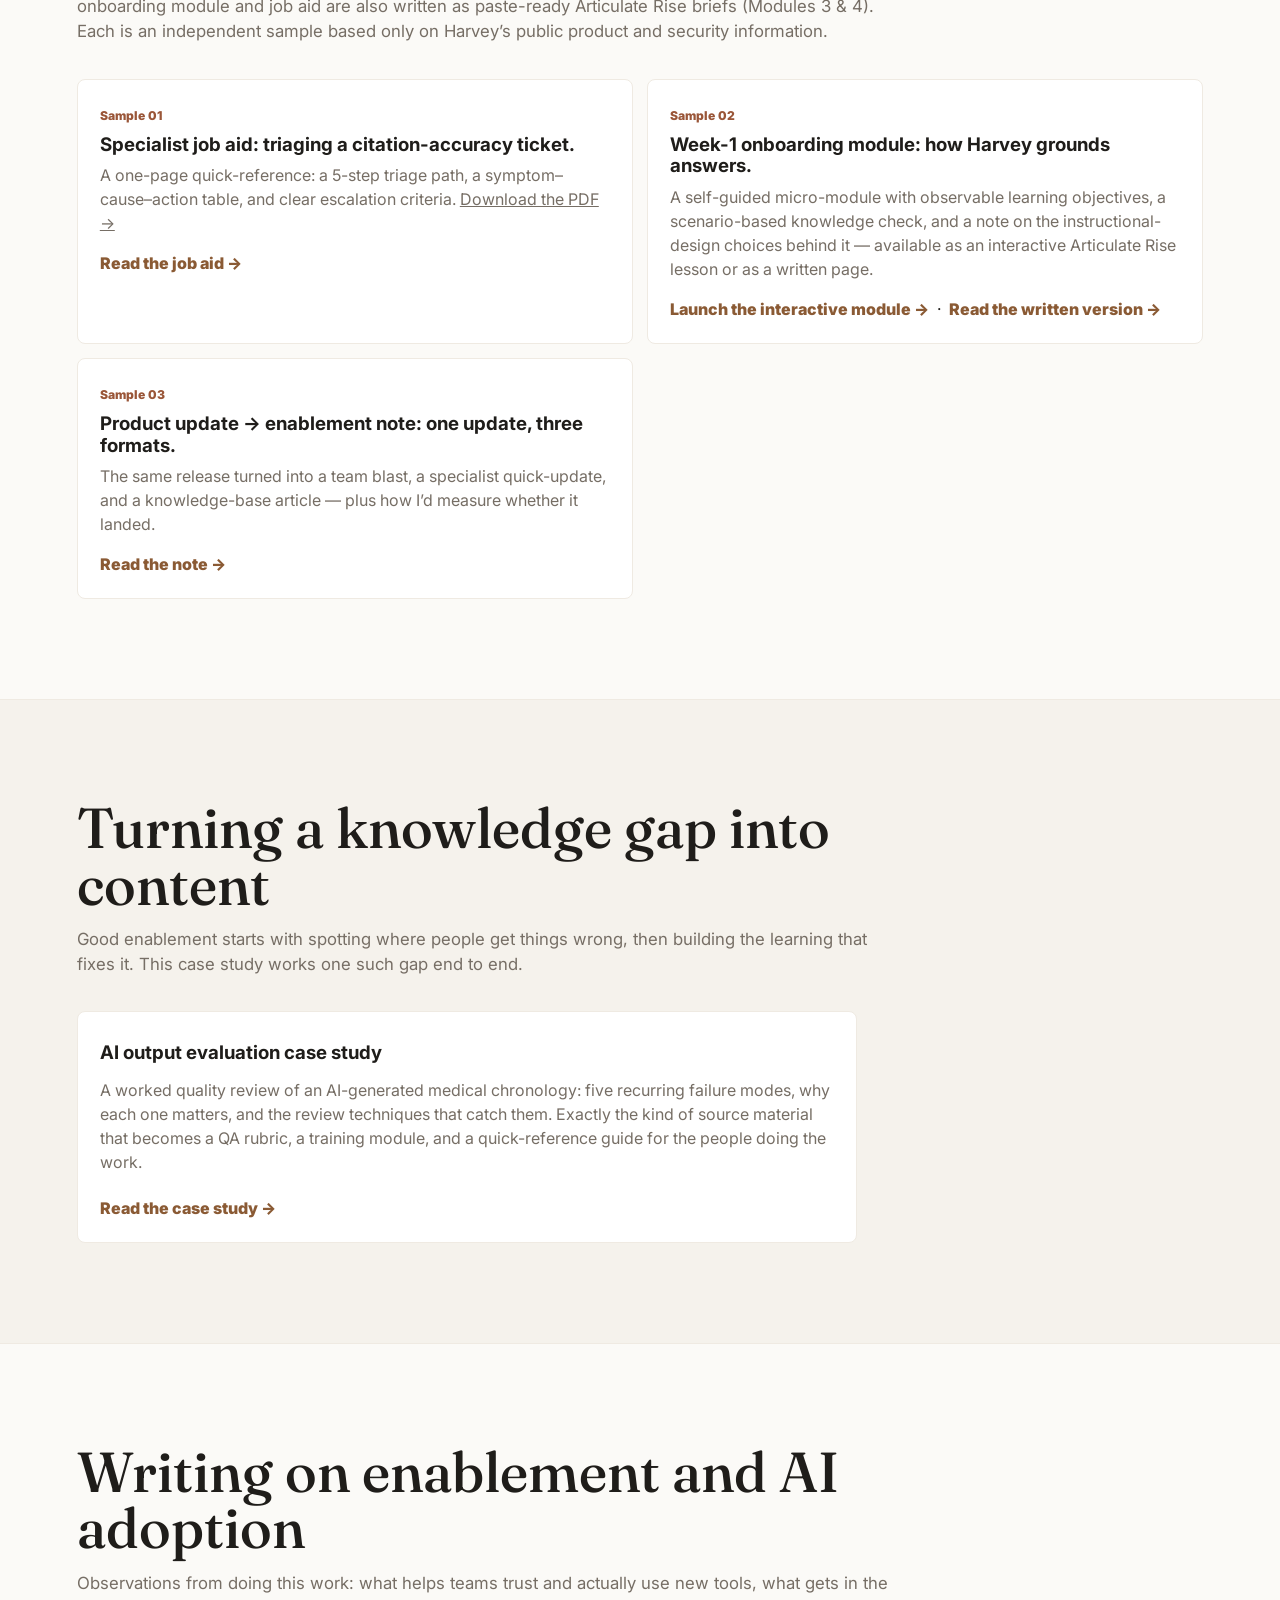
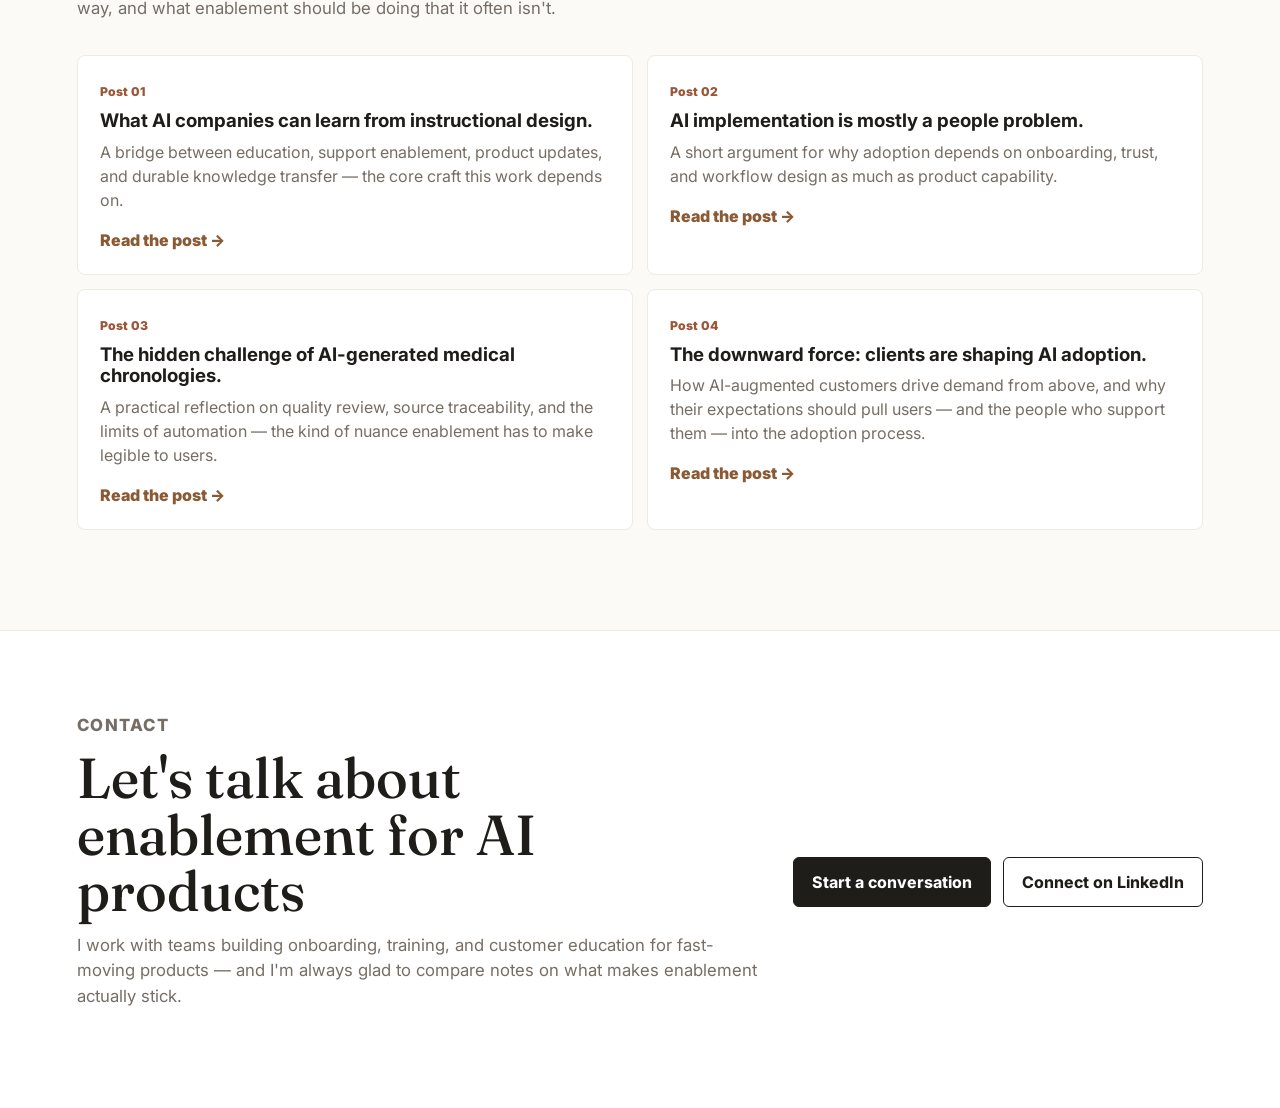
==== commit fe24819b: "Add files via upload" ====
--- a/index.html
+++ b/index.html
@@ -22,7 +22,7 @@
     <link rel="preconnect" href="https://fonts.googleapis.com">
     <link rel="preconnect" href="https://fonts.gstatic.com" crossorigin>
     <link href="https://fonts.googleapis.com/css2?family=Fraunces:opsz,wght@9..144,400;9..144,500;9..144,600&family=Inter:wght@400;500;600;700;800&display=swap" rel="stylesheet">
-    <link rel="stylesheet" href="styles.css?v=2">
+    <link rel="stylesheet" href="styles.css?v=4">
   </head>
   <body>
     <header class="site-header">
--- a/styles.css
+++ b/styles.css
@@ -1,16 +1,16 @@
 :root {
   color-scheme: light;
   --ink: #1f1d1a;
-  --muted: #6b6259;
-  --line: #e6ded2;
-  --paper: #f8f5f0;
-  --soft: #f0eae0;
+  --muted: #766e65;
+  --line: #efeae2;
+  --paper: #fbfaf7;
+  --soft: #f5f2ec;
   --blue: #8a5a34;
   --green: #5f6b4f;
   --gold: #a36a2e;
   --rust: #9a5638;
   --white: #ffffff;
-  --shadow: 0 24px 70px rgba(31, 29, 26, 0.12);
+  --shadow: 0 16px 44px rgba(31, 29, 26, 0.07);
 }
 
 * {
@@ -43,8 +43,8 @@
   justify-content: space-between;
   gap: 24px;
   padding: 16px clamp(18px, 4vw, 56px);
-  border-bottom: 1px solid rgba(217, 225, 229, 0.75);
-  background: rgba(251, 252, 250, 0.91);
+  border-bottom: 1px solid var(--line);
+  background: rgba(251, 250, 247, 0.82);
   backdrop-filter: blur(16px);
 }
 
@@ -339,6 +339,7 @@
 
 .timeline {
   display: grid;
+  grid-template-columns: minmax(0, 1fr);
   gap: 12px;
   margin: 0;
   padding: 0;
@@ -349,9 +350,9 @@
 .timeline li {
   counter-increment: workflow;
   display: grid;
-  grid-template-columns: 34px 1fr;
+  grid-template-columns: 34px minmax(0, 1fr);
   gap: 10px;
-  align-items: center;
+  align-items: start;
   color: var(--muted);
 }
 
@@ -860,6 +861,33 @@
   white-space: normal;
 }
 
+/* Subtle hovers & dividers (restrained, Harvey-style) */
+.project-card,
+.writing-list article,
+.enablement-cards article,
+.blueprint-stage,
+.finding,
+.record,
+.systems-panel {
+  transition: border-color 0.22s ease, box-shadow 0.22s ease, transform 0.22s ease;
+}
+
+.project-card:hover,
+.writing-list article:hover,
+.enablement-cards article:hover,
+.finding:hover {
+  border-color: #e0d8cb;
+  box-shadow: 0 10px 30px rgba(31, 29, 26, 0.05);
+}
+
+.nav a {
+  transition: color 0.18s ease;
+}
+
+.text-button {
+  transition: color 0.18s ease;
+}
+
 /* Two-column meta table (label / value) */
 .rubric.meta {
   table-layout: fixed;
